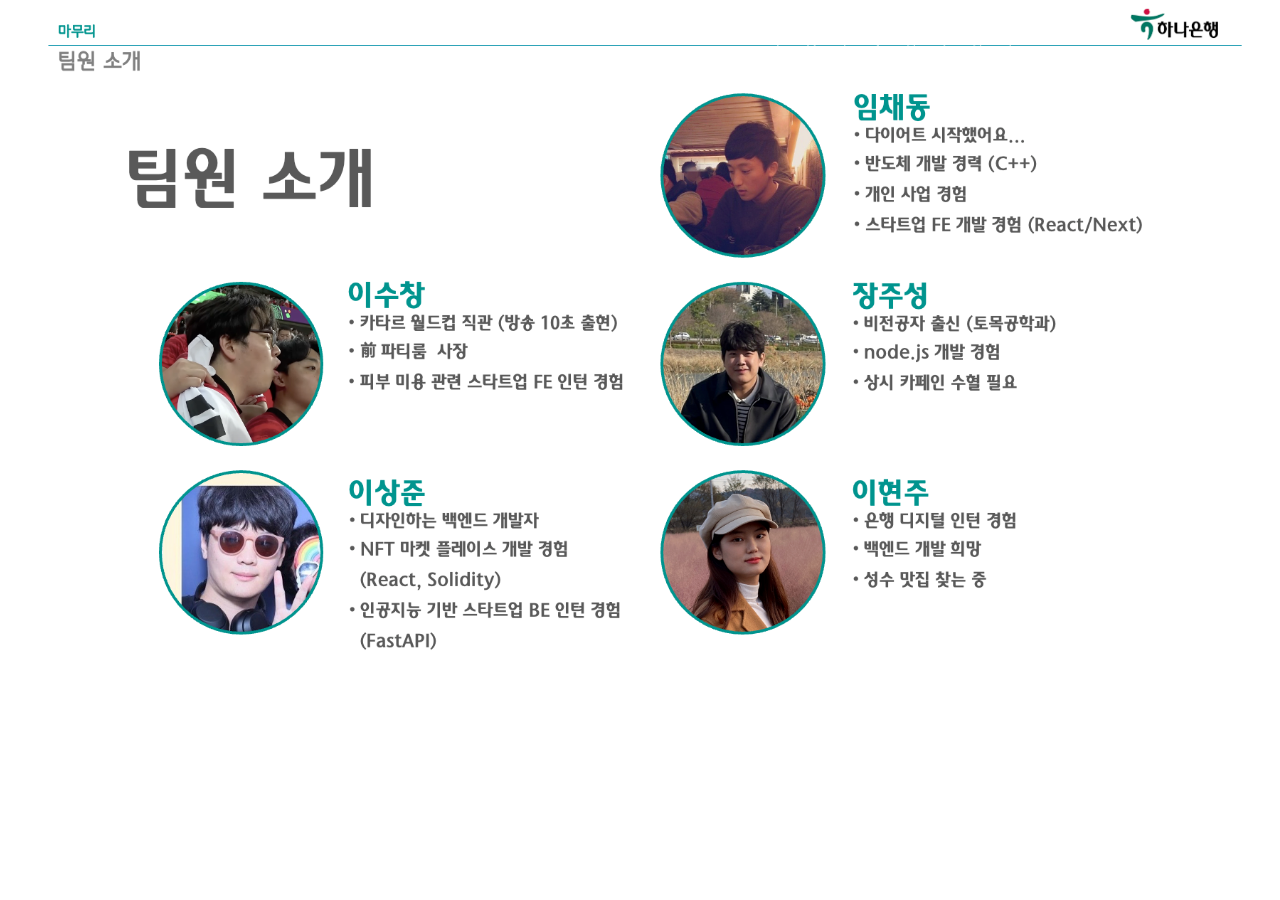
==== components/aboutUs/index.html @ 604a3359 "수정" ====
<!DOCTYPE html>
<html lang="en">
  <head>
    <meta charset="UTF-8" />
    <meta http-equiv="X-UA-Compatible" content="IE=edge" />
    <meta name="viewport" content="width=device-width, initial-scale=1.0" />
    <title>Document</title>
  </head>
  <body
    style="
      width: 100%;
      display: flex;
      justify-content: center;
      align-items: center;
    "
  >
    <img src="../../public/images/aboutUs.png" width="1210" />
  </body>
</html>
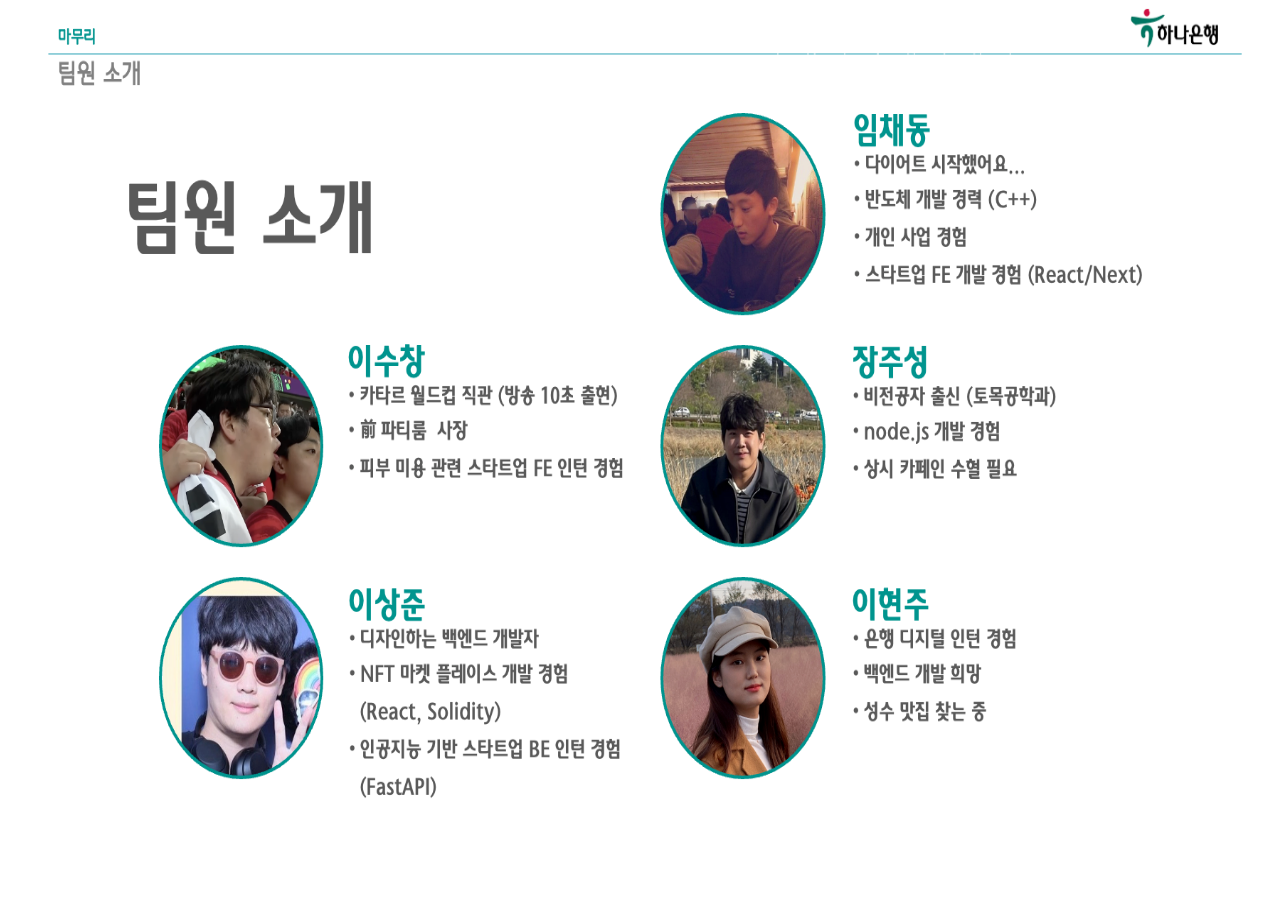
==== commit 0a14be8c: "수정" ====
--- a/components/aboutUs/index.html
+++ b/components/aboutUs/index.html
@@ -14,6 +14,6 @@
       align-items: center;
     "
   >
-    <img src="../../public/images/aboutUs.png" width="1210" />
+    <img src="../../public/images/aboutUs.png" width="1210" height="800" />
   </body>
 </html>
